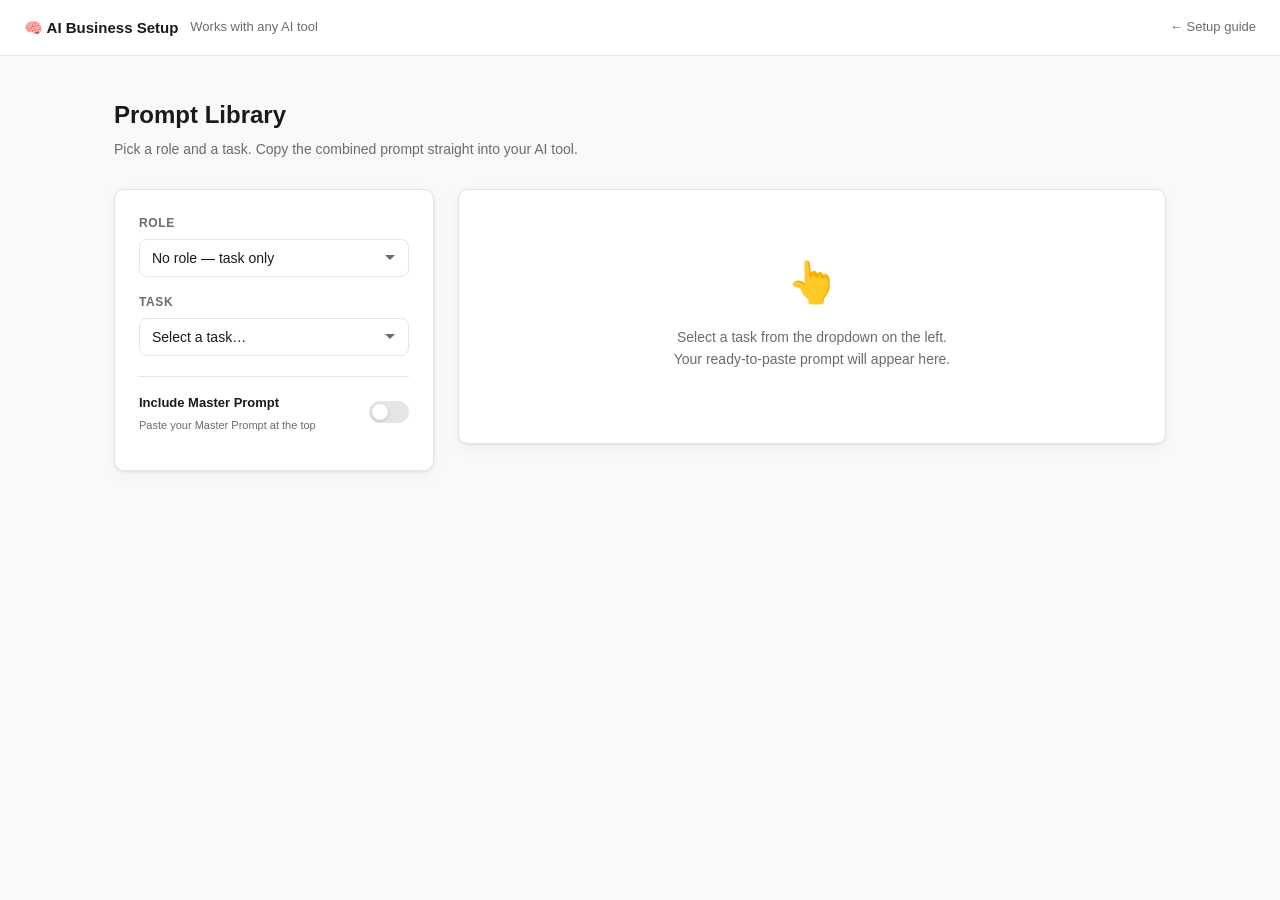
==== docs/library.html @ e0973076 "Add prompt library page — role + task dropdowns with master prompt toggle" ====
<!DOCTYPE html>
<html lang="en">
<head>
  <meta charset="UTF-8" />
  <meta name="viewport" content="width=device-width, initial-scale=1.0" />
  <title>Prompt Library — AI Business Setup</title>
  <meta name="description" content="Pick a role and a task. Get a ready-to-paste prompt." />
  <link rel="stylesheet" href="style.css" />
  <link rel="icon" type="image/svg+xml" href="data:image/svg+xml,<svg xmlns='http://www.w3.org/2000/svg' viewBox='0 0 100 100'><text y='.9em' font-size='90'>🧠</text></svg>" />
  <style>
    .library-layout {
      display: grid;
      grid-template-columns: 320px 1fr;
      gap: 24px;
      align-items: start;
    }
    @media (max-width: 720px) {
      .library-layout { grid-template-columns: 1fr; }
    }

    .controls-card {
      background: var(--surface);
      border: 1px solid var(--border);
      border-radius: var(--radius);
      padding: 24px;
      box-shadow: var(--shadow);
      position: sticky;
      top: 72px;
    }

    .field-label {
      display: block;
      font-size: 12px;
      font-weight: 700;
      text-transform: uppercase;
      letter-spacing: .6px;
      color: var(--muted);
      margin-bottom: 6px;
    }

    select {
      width: 100%;
      padding: 10px 12px;
      border: 1.5px solid var(--border);
      border-radius: 8px;
      font-size: 14px;
      font-family: inherit;
      color: var(--text);
      background: var(--surface);
      cursor: pointer;
      appearance: none;
      -webkit-appearance: none;
      background-image: url("data:image/svg+xml,%3Csvg xmlns='http://www.w3.org/2000/svg' width='12' height='12' viewBox='0 0 12 12'%3E%3Cpath fill='%236b6b6b' d='M6 8L1 3h10z'/%3E%3C/svg%3E");
      background-repeat: no-repeat;
      background-position: right 12px center;
      padding-right: 32px;
      transition: border-color .15s;
      margin-bottom: 16px;
    }
    select:focus { outline: none; border-color: var(--accent); }
    select:hover { border-color: #aaa; }

    .toggle-row {
      display: flex;
      align-items: center;
      justify-content: space-between;
      padding: 12px 0;
      border-top: 1px solid var(--border);
      margin-top: 4px;
    }
    .toggle-label {
      font-size: 13px;
      font-weight: 600;
      color: var(--text);
    }
    .toggle-sub {
      font-size: 11px;
      color: var(--muted);
      display: block;
      margin-top: 2px;
    }

    /* toggle switch */
    .toggle-switch {
      position: relative;
      width: 40px;
      height: 22px;
      flex-shrink: 0;
    }
    .toggle-switch input { opacity: 0; width: 0; height: 0; }
    .toggle-slider {
      position: absolute;
      inset: 0;
      background: var(--border);
      border-radius: 22px;
      cursor: pointer;
      transition: background .2s;
    }
    .toggle-slider::before {
      content: '';
      position: absolute;
      width: 16px;
      height: 16px;
      left: 3px;
      top: 3px;
      background: #fff;
      border-radius: 50%;
      transition: transform .2s;
      box-shadow: 0 1px 3px rgba(0,0,0,.2);
    }
    .toggle-switch input:checked + .toggle-slider { background: var(--accent); }
    .toggle-switch input:checked + .toggle-slider::before { transform: translateX(18px); }

    /* output panel */
    .output-card {
      background: var(--surface);
      border: 1px solid var(--border);
      border-radius: var(--radius);
      box-shadow: var(--shadow);
      overflow: hidden;
    }

    .output-header {
      display: flex;
      align-items: center;
      justify-content: space-between;
      padding: 16px 20px;
      border-bottom: 1px solid var(--border);
      background: var(--code-bg);
    }
    .output-title {
      font-size: 14px;
      font-weight: 700;
      color: var(--text);
    }
    .output-meta {
      font-size: 11px;
      color: var(--muted);
      margin-top: 2px;
    }

    .output-section {
      border-bottom: 1px solid #2a2a2a;
    }
    .output-section-label {
      display: flex;
      align-items: center;
      gap: 8px;
      padding: 10px 20px 6px;
      background: #161616;
    }
    .section-pill {
      font-size: 10px;
      font-weight: 700;
      letter-spacing: .4px;
      text-transform: uppercase;
      padding: 2px 8px;
      border-radius: 20px;
    }
    .pill-master { background: rgba(37,99,235,.25); color: #93c5fd; }
    .pill-role   { background: rgba(124,58,237,.25); color: #c4b5fd; }
    .pill-task   { background: rgba(22,163,74,.25);  color: #86efac; }

    .output-text {
      background: #1e1e1e;
      color: #d4d4d4;
      font-family: 'SF Mono', 'Fira Code', 'Cascadia Code', monospace;
      font-size: 12.5px;
      line-height: 1.65;
      padding: 14px 20px;
      white-space: pre-wrap;
      word-break: break-word;
    }

    .output-footer {
      display: flex;
      align-items: center;
      justify-content: space-between;
      padding: 12px 20px;
      background: #161616;
    }
    .char-count {
      font-size: 11px;
      color: #666;
    }
    .big-copy-btn {
      background: var(--accent);
      color: #fff;
      border: none;
      padding: 9px 22px;
      border-radius: 7px;
      font-size: 14px;
      font-weight: 700;
      cursor: pointer;
      transition: all .15s;
      display: flex;
      align-items: center;
      gap: 7px;
    }
    .big-copy-btn:hover { background: var(--accent-dark); }
    .big-copy-btn.copied { background: var(--success); }

    .empty-state {
      padding: 60px 24px;
      text-align: center;
      color: var(--muted);
    }
    .empty-state .empty-icon { font-size: 40px; margin-bottom: 12px; }
    .empty-state p { font-size: 14px; line-height: 1.6; }

    .page-title {
      font-size: 24px;
      font-weight: 800;
      margin-bottom: 4px;
    }
    .page-sub {
      font-size: 14px;
      color: var(--muted);
      margin-bottom: 28px;
    }

    .nav-link {
      font-size: 13px;
      color: var(--muted);
      text-decoration: none;
      display: flex;
      align-items: center;
      gap: 4px;
      transition: color .15s;
    }
    .nav-link:hover { color: var(--accent); }
  </style>
</head>
<body>

<header class="site-header">
  <a href="index.html" class="logo">🧠 AI Business Setup</a>
  <span class="tagline" style="flex:1">Works with any AI tool</span>
  <a href="index.html" class="nav-link">← Setup guide</a>
</header>

<div class="container" style="max-width:1100px">
  <h1 class="page-title">Prompt Library</h1>
  <p class="page-sub">Pick a role and a task. Copy the combined prompt straight into your AI tool.</p>

  <div class="library-layout">

    <!-- Controls -->
    <div class="controls-card">
      <label class="field-label" for="role-select">Role</label>
      <select id="role-select" onchange="buildPrompt()">
        <option value="">No role — task only</option>
        <optgroup label="Content &amp; Marketing">
          <option value="copywriter">Senior Copywriter</option>
          <option value="strategist">Content Strategist</option>
          <option value="social">Social Media Manager</option>
        </optgroup>
        <optgroup label="Sales &amp; Customer">
          <option value="sales">Sales Consultant</option>
          <option value="csm">Customer Success Manager</option>
        </optgroup>
        <optgroup label="Strategy &amp; Analysis">
          <option value="analyst">Business Analyst</option>
          <option value="advisor">Strategic Advisor</option>
        </optgroup>
        <optgroup label="Operations">
          <option value="process">Process Designer</option>
          <option value="data">Data Analyst</option>
        </optgroup>
      </select>

      <label class="field-label" for="task-select">Task</label>
      <select id="task-select" onchange="buildPrompt()">
        <option value="">Select a task…</option>
        <optgroup label="Content &amp; Copy">
          <option value="blog">Blog Post</option>
          <option value="email-marketing">Email — Marketing / Campaign</option>
          <option value="email-transactional">Email — Transactional / Operational</option>
          <option value="social-post">Social Media Post</option>
          <option value="website-copy">Website Copy — Page Section</option>
          <option value="case-study">Case Study</option>
        </optgroup>
        <optgroup label="Research &amp; Analysis">
          <option value="market-research">Market Research Summary</option>
          <option value="competitor-analysis">Competitor Analysis</option>
          <option value="feedback-analysis">Customer Feedback Analysis</option>
        </optgroup>
        <optgroup label="Internal &amp; Operations">
          <option value="meeting-agenda">Meeting Agenda</option>
          <option value="meeting-notes">Meeting Notes → Action Items</option>
          <option value="job-description">Job Description</option>
          <option value="sop">SOP (Standard Operating Procedure)</option>
        </optgroup>
        <optgroup label="Strategy">
          <option value="swot">SWOT Analysis</option>
          <option value="decision">Decision Framework</option>
        </optgroup>
      </select>

      <div class="toggle-row">
        <div>
          <span class="toggle-label">Include Master Prompt</span>
          <span class="toggle-sub">Paste your Master Prompt at the top</span>
        </div>
        <label class="toggle-switch">
          <input type="checkbox" id="master-toggle" onchange="buildPrompt()" />
          <span class="toggle-slider"></span>
        </label>
      </div>
    </div>

    <!-- Output -->
    <div id="output-panel">
      <div class="output-card">
        <div class="empty-state">
          <div class="empty-icon">👆</div>
          <p>Select a task from the dropdown on the left.<br>Your ready-to-paste prompt will appear here.</p>
        </div>
      </div>
    </div>

  </div>
</div>

<script>
// ── Data ──────────────────────────────────────────────────

const ROLES = {
  copywriter: {
    name: 'Senior Copywriter',
    text: `For this task, act as a Senior Copywriter who has been embedded with our brand for years.

Your priorities:
- Write in our voice — refer to the brand voice context already loaded
- Lead with the reader's interest, not ours
- Every sentence must earn its place — cut anything that doesn't add meaning
- Choose specific language over vague claims (show, don't assert)

You avoid:
- Filler openers ("Are you tired of...?", "In today's fast-paced world...")
- Passive voice unless there's a deliberate reason
- Hyperbole and unsubstantiated superlatives
- Anything that sounds like it was written by a committee

Before writing, state in one sentence who you're writing for and what action or feeling you want them to leave with.`,
  },
  strategist: {
    name: 'Content Strategist',
    text: `For this task, act as a Content Strategist who understands our business, our audience, and our competitive position.

Your priorities:
- Think about the audience first — what do they need to know, believe, or feel?
- Connect content to business outcomes — why does this piece matter?
- Identify where this fits in the customer journey (awareness / consideration / decision / retention)
- Flag gaps or opportunities beyond the immediate brief

You avoid:
- Producing content for content's sake
- Losing sight of what the reader gets out of it
- Generic advice that could apply to any business

Structure recommendations as: objective → audience → key message → format → distribution → success metric.`,
  },
  social: {
    name: 'Social Media Manager',
    text: `For this task, act as a Social Media Manager who knows our brand inside out.

Your priorities:
- Native-feeling content for the platform specified — not copy-pasted from another channel
- Hook in the first line — assume people are scrolling fast
- Voice is consistent with our brand but adapted to the platform register
- Engagement that's genuine, not bait

You avoid:
- Hashtag stuffing
- Telling people to "like and share" or using hollow CTAs
- Sounding like a brand account pretending to be human

If no platform is specified, ask before writing. Platform matters.`,
  },
  sales: {
    name: 'Sales Consultant',
    text: `For this task, act as a Senior Sales Consultant who knows our products, our customers, and our competitive position deeply.

Your priorities:
- Understand the customer's situation before pitching anything
- Focus on outcomes and value, not features and specs
- Anticipate and address objections honestly — never dodge them
- Move the conversation forward with a clear next step

You avoid:
- Pressure tactics or artificial urgency
- Overpromising — if we can't do something, say so
- Speaking negatively about competitors by name
- Generic sales language ("synergy", "game-changer", "end-to-end solution")

When writing sales content, always specify: who it's for, where they are in the buying journey, and what the desired next action is.`,
  },
  csm: {
    name: 'Customer Success Manager',
    text: `For this task, act as a Customer Success Manager whose priority is making customers successful, not keeping them happy.

Your priorities:
- Understand what the customer is trying to achieve
- Be proactively honest — surface problems early, don't wait to be asked
- Offer concrete next steps, not vague reassurance
- Write as a trusted advisor, not a support agent

You avoid:
- Corporate deflection language ("We apologise for any inconvenience")
- Blaming the customer, even subtly
- Promising outcomes you can't guarantee
- Responses that close the loop without actually resolving the issue`,
  },
  analyst: {
    name: 'Business Analyst',
    text: `For this task, act as a Business Analyst with strong commercial and operational instincts.

Your priorities:
- Structured thinking — break complex problems into component parts
- Evidence over opinion — distinguish between what we know and what we're assuming
- Practical recommendations — insights that can actually be acted on
- Clarity — explain complexity in plain language, not jargon

You avoid:
- Analysis for its own sake — everything should connect to a decision or action
- Burying the lead — state the key finding first, then support it
- False certainty — flag when data is incomplete or assumptions are being made

Structure outputs as: situation → key findings → so what → recommended action → open questions.`,
  },
  advisor: {
    name: 'Strategic Advisor',
    text: `For this task, act as a Strategic Advisor who has worked with businesses at our stage and in our sector.

Your priorities:
- Think long-term — what are the second-order consequences?
- Challenge assumptions — what are we taking for granted that might be wrong?
- Focus on what matters most — not everything is equally important
- Be direct — say what you actually think, not what's comfortable to hear

You avoid:
- Both-sidesing everything — have a view
- Generic frameworks applied without context
- Advice that sounds smart but can't be acted on

Start by stating what you understand the core question or challenge to be. If you'd frame it differently, say so.`,
  },
  process: {
    name: 'Process Designer',
    text: `For this task, act as a Process Designer focused on clarity, consistency, and reducing friction.

Your priorities:
- Design for the person doing the work, not the person who approved it
- Every step should have a clear owner, input, and output
- Identify failure points — where does this process typically break?
- Keep it as simple as possible — complexity is always a cost

You avoid:
- Process theatre — steps that exist for appearances, not outcomes
- Ambiguity about who does what
- Processes that only work when everything goes right

Output process documentation as: purpose → trigger → steps (with owners) → outputs → exception handling → review cadence.`,
  },
  data: {
    name: 'Data Analyst',
    text: `For this task, act as a Data Analyst who is focused on insight, not just reporting.

Your priorities:
- What does the data actually mean for the business?
- Distinguish between correlation and causation
- Surface the unexpected — what's surprising or counterintuitive?
- Make it actionable — what should we do differently based on this?

You avoid:
- Reporting numbers without interpretation
- Cherry-picking data that supports a pre-existing view
- Precision that implies false certainty in messy data
- Dashboard thinking — more metrics is not better

Always state: what was measured, over what period, and what the key limitation of this data is.`,
  },
};

const TASKS = {
  blog: {
    name: 'Blog Post',
    category: 'Content & Copy',
    text: `Write a blog post on the following topic: [TOPIC]

Target audience: [Which persona, or describe]
Goal of this post: [Inform / build trust / generate leads / SEO / other]
Desired length: [e.g. 600 words / 1,200 words / long-form]
Tone notes: [Any deviation from our default voice for this piece]
Key points to cover: [List 3–5 or leave blank to let AI structure it]
Call to action: [What should the reader do at the end?]

Use our brand voice. Avoid generic AI article structure (no "In conclusion..." or "In today's world..."). Lead with what's interesting, not with context-setting.`,
  },
  'email-marketing': {
    name: 'Email — Marketing / Campaign',
    category: 'Content & Copy',
    text: `Write a marketing email for the following campaign: [CAMPAIGN NAME / PURPOSE]

Audience: [Segment — new leads / existing customers / lapsed customers / other]
Goal: [What action do we want them to take?]
Key message: [The single most important thing this email communicates]
Offer or hook: [What we're offering, announcing, or sharing]
CTA: [The specific action — link text, button copy, or reply instruction]
Tone: [Any adjustment from our default voice]

Keep the subject line, preview text, and body distinct. Write 2 subject line options. No hollow openers ("Hope this finds you well"). Get to the point fast.`,
  },
  'email-transactional': {
    name: 'Email — Transactional / Operational',
    category: 'Content & Copy',
    text: `Write a transactional email for the following trigger: [TRIGGER — e.g. welcome, purchase confirmation, password reset, trial ending]

What the reader has just done or what has just happened: [Context]
What they need to know: [Key information]
What they need to do next (if anything): [Action]
Tone: [Functional and clear — not a marketing moment unless specified]

Keep it short. Every sentence should be there for a reason.`,
  },
  'social-post': {
    name: 'Social Media Post',
    category: 'Content & Copy',
    text: `Write a social media post for the following: [TOPIC / CONTENT PIECE / ANNOUNCEMENT]

Platform: [LinkedIn / X (Twitter) / Instagram / Facebook / other]
Goal: [Awareness / engagement / clicks / shares]
Hook approach: [Question / bold claim / statistic / story / other — or let AI decide]
Link or CTA: [If applicable]
Length: [Short / medium / thread — or platform default]

Adapt tone for the platform. No hashtag stuffing. No "Drop a comment below!" unless it's genuinely relevant.`,
  },
  'website-copy': {
    name: 'Website Copy — Page Section',
    category: 'Content & Copy',
    text: `Write copy for the following section of our website: [PAGE NAME + SECTION — e.g. Homepage hero, About page intro, Pricing page header]

What this section needs to do: [e.g. Immediately communicate our value, build trust, explain the product]
Reader's state of mind when they arrive here: [e.g. Sceptical and comparing options / Warm lead already interested / First-time visitor who doesn't know us]
Key message: [The one thing they must leave this section knowing or feeling]
Word count target: [e.g. Headline + 2 sentences / Under 100 words / etc.]

Follow our brand voice exactly. Prioritise clarity over cleverness.`,
  },
  'case-study': {
    name: 'Case Study',
    category: 'Content & Copy',
    text: `Help me write a case study for the following customer story: [CUSTOMER NAME / PSEUDONYM]

Customer profile: [Who they are — industry, size, role of main contact]
The situation before: [What problem or situation brought them to us]
What we did: [The solution, product, or service used]
The result: [Outcomes — ideally with specific numbers or before/after comparisons]
A quote from the customer (if available): [Paste here, or note if not available]
Target audience for this case study: [Which persona it's meant to persuade]

Structure: Situation → Challenge → Solution → Result → Quote. Keep it factual. Let the numbers do the work. Write in third person.`,
  },
  'market-research': {
    name: 'Market Research Summary',
    category: 'Research & Analysis',
    text: `Summarise the key insights from the following research material and tell me what it means for our business: [PASTE RESEARCH / REPORT / DATA]

Focus on:
- What's most relevant to our audience and market position
- Anything that challenges our current assumptions
- Opportunities we're not currently addressing
- Risks we should be aware of

Format: Key findings (bullet points) → So what for our business (brief narrative) → Recommended actions (prioritised list).`,
  },
  'competitor-analysis': {
    name: 'Competitor Analysis',
    category: 'Research & Analysis',
    text: `Analyse the following competitor: [COMPETITOR NAME]

Sources to review (paste or attach): [Website copy / pricing page / reviews / LinkedIn / other]

I want to understand:
1. How they position themselves and who they're targeting
2. What they do well that we should be aware of
3. Where they're weak or where customers are frustrated
4. How we should think about them in our own positioning

Be honest — if they do something better than us, say so. I need an accurate picture, not a flattering one.`,
  },
  'feedback-analysis': {
    name: 'Customer Feedback Analysis',
    category: 'Research & Analysis',
    text: `Analyse the following customer feedback and summarise the key themes: [PASTE FEEDBACK — reviews, survey responses, support tickets, interview notes]

Tell me:
1. The top 3–5 things customers value most
2. The top 3–5 pain points or frustrations
3. Any patterns in how customers describe the problem we solve (their language, not ours)
4. Anything surprising or that challenges what we think we know

Format: Themes → Direct quotes that illustrate each theme → Recommendations.`,
  },
  'meeting-agenda': {
    name: 'Meeting Agenda',
    category: 'Internal & Operations',
    text: `Create an agenda for the following meeting: [MEETING NAME / PURPOSE]

Duration: [e.g. 30 min / 60 min / 90 min]
Attendees: [Roles, not names]
Goal of the meeting: [What does a successful meeting produce?]
Topics to cover: [List or leave blank to let AI suggest based on meeting purpose]
Pre-read or preparation required: [If any]

Format each agenda item with: topic, owner, time allocation, and desired output (decision / update / discussion).`,
  },
  'meeting-notes': {
    name: 'Meeting Notes → Action Items',
    category: 'Internal & Operations',
    text: `Turn the following meeting notes into a clean summary with action items: [PASTE NOTES]

Produce:
1. One-paragraph summary of what was discussed and decided
2. Action items in a table: Action | Owner | Due date
3. Open questions or decisions deferred

Be concise. Do not include everything discussed — only what matters going forward.`,
  },
  'job-description': {
    name: 'Job Description',
    category: 'Internal & Operations',
    text: `Write a job description for the following role: [JOB TITLE]

Key responsibilities: [List 4–6 or describe in plain English]
Must-have requirements: [Skills, experience, qualifications that are non-negotiable]
Nice-to-have: [Preferred but not required]
Team / reporting structure: [Who they work with and report to]
Anything important about our culture or way of working: [What someone needs to thrive here]

Write in our voice. Be specific and honest — describe the job as it actually is. Avoid inflated corporate job description language. Be clear about what makes this role challenging, not just appealing.`,
  },
  sop: {
    name: 'SOP (Standard Operating Procedure)',
    category: 'Internal & Operations',
    text: `Write a standard operating procedure for the following process: [PROCESS NAME]

Purpose of this process: [What it achieves and why it matters]
Who follows this process: [Role(s)]
Trigger: [What starts this process]
Steps: [List what you know — AI will structure and fill gaps]
Tools or systems involved: [Any software, templates, or platforms]
Common mistakes or failure points: [If known]
How do we know it's done correctly: [Success criteria or quality check]

Format: Purpose → Scope → Trigger → Step-by-step (numbered, with owner per step) → Quality check → Exception handling.`,
  },
  swot: {
    name: 'SWOT Analysis',
    category: 'Strategy',
    text: `Run a SWOT analysis for the following: [OUR BUSINESS / A SPECIFIC PRODUCT / A DECISION / A MARKET ENTRY]

Use the context you have about our business. For each quadrant, give 4–6 specific points — not generic ones.

After the SWOT, give me a "So what?" — the 2–3 most important strategic implications based on the analysis.

Be direct. If there are genuine weaknesses or threats, name them clearly.`,
  },
  decision: {
    name: 'Decision Framework',
    category: 'Strategy',
    text: `Help me think through the following decision: [DESCRIBE THE DECISION]

Context: [What's driving this? What do we know? What are the constraints?]
Options being considered: [List them, or ask AI to generate options]
What matters most in making this decision: [Criteria — e.g. speed, cost, risk, reversibility]

Structure your response as:
1. Restate the decision clearly
2. Evaluate each option against the criteria
3. Your recommendation and why
4. Key risks or unknowns that could change the answer
5. What we'd need to believe for each option to be right`,
  },
};

const MASTER_PLACEHOLDER = `[YOUR MASTER PROMPT]
Paste the contents of your-business/prompts/MASTER_PROMPT.md here.
────────────────────────────────────────────────────────────────`;

// ── Build & render ────────────────────────────────────────
function buildPrompt() {
  const roleId   = document.getElementById('role-select').value;
  const taskId   = document.getElementById('task-select').value;
  const inclMaster = document.getElementById('master-toggle').checked;
  const panel    = document.getElementById('output-panel');

  if (!taskId) {
    panel.innerHTML = `
      <div class="output-card">
        <div class="empty-state">
          <div class="empty-icon">👆</div>
          <p>Select a task from the dropdown on the left.<br>Your ready-to-paste prompt will appear here.</p>
        </div>
      </div>`;
    return;
  }

  const role = ROLES[roleId];
  const task = TASKS[taskId];

  const sections = [];
  if (inclMaster) sections.push({ label: 'Master Prompt', pill: 'pill-master', text: MASTER_PLACEHOLDER });
  if (role)       sections.push({ label: 'Role: ' + role.name, pill: 'pill-role',   text: role.text });
                  sections.push({ label: 'Task: ' + task.name, pill: 'pill-task',   text: task.text });

  const fullText = sections.map(s => s.text).join('\n\n---\n\n');
  const charCount = fullText.length;

  const sectionsHTML = sections.map(s => `
    <div class="output-section">
      <div class="output-section-label">
        <span class="section-pill ${s.pill}">${s.label}</span>
      </div>
      <div class="output-text">${escHtml(s.text)}</div>
    </div>
  `).join('');

  const metaParts = [];
  if (inclMaster) metaParts.push('Master Prompt');
  if (role) metaParts.push(role.name);
  metaParts.push(task.name);

  panel.innerHTML = `
    <div class="output-card">
      <div class="output-header">
        <div>
          <div class="output-title">${metaParts.join(' + ')}</div>
          <div class="output-meta">${task.category} · ${sections.length} section${sections.length > 1 ? 's' : ''}</div>
        </div>
      </div>
      ${sectionsHTML}
      <div class="output-footer">
        <span class="char-count">${charCount.toLocaleString()} characters</span>
        <button class="big-copy-btn" id="copy-btn" onclick="copyAll()">
          📋 Copy full prompt
        </button>
      </div>
    </div>
  `;

  // store for copy
  window._currentPrompt = fullText;
}

function copyAll() {
  if (!window._currentPrompt) return;
  const btn = document.getElementById('copy-btn');
  navigator.clipboard.writeText(window._currentPrompt).then(() => {
    btn.innerHTML = '✓ Copied!';
    btn.classList.add('copied');
    setTimeout(() => {
      btn.innerHTML = '📋 Copy full prompt';
      btn.classList.remove('copied');
    }, 2000);
  });
}

function escHtml(str) {
  return str.replace(/&/g,'&amp;').replace(/</g,'&lt;').replace(/>/g,'&gt;');
}
</script>
</body>
</html>
---- docs/style.css ----
*, *::before, *::after { box-sizing: border-box; margin: 0; padding: 0; }

:root {
  --bg: #f9f9f8;
  --surface: #ffffff;
  --border: #e5e5e3;
  --text: #1a1a1a;
  --muted: #6b6b6b;
  --accent: #2563eb;
  --accent-light: #eff6ff;
  --accent-dark: #1d4ed8;
  --success: #16a34a;
  --success-light: #f0fdf4;
  --code-bg: #f4f4f3;
  --radius: 10px;
  --shadow: 0 1px 3px rgba(0,0,0,.08), 0 4px 16px rgba(0,0,0,.04);
}

body {
  font-family: -apple-system, BlinkMacSystemFont, 'Segoe UI', sans-serif;
  font-size: 16px;
  line-height: 1.6;
  background: var(--bg);
  color: var(--text);
  min-height: 100vh;
}

/* ── Layout ── */
.site-header {
  background: var(--surface);
  border-bottom: 1px solid var(--border);
  padding: 0 24px;
  height: 56px;
  display: flex;
  align-items: center;
  gap: 12px;
  position: sticky;
  top: 0;
  z-index: 100;
}
.site-header .logo {
  font-weight: 700;
  font-size: 15px;
  color: var(--text);
  text-decoration: none;
}
.site-header .tagline {
  font-size: 13px;
  color: var(--muted);
}

.container {
  max-width: 760px;
  margin: 0 auto;
  padding: 40px 24px 80px;
}

/* ── Progress ── */
.progress-bar {
  display: flex;
  align-items: center;
  gap: 0;
  margin-bottom: 40px;
}
.progress-step {
  display: flex;
  flex-direction: column;
  align-items: center;
  gap: 6px;
  flex: 1;
  cursor: default;
}
.progress-step .dot {
  width: 28px;
  height: 28px;
  border-radius: 50%;
  border: 2px solid var(--border);
  background: var(--surface);
  display: flex;
  align-items: center;
  justify-content: center;
  font-size: 12px;
  font-weight: 600;
  color: var(--muted);
  transition: all .2s;
  position: relative;
  z-index: 1;
}
.progress-step.active .dot {
  border-color: var(--accent);
  background: var(--accent);
  color: #fff;
}
.progress-step.done .dot {
  border-color: var(--success);
  background: var(--success);
  color: #fff;
}
.progress-step .label {
  font-size: 11px;
  color: var(--muted);
  white-space: nowrap;
  font-weight: 500;
}
.progress-step.active .label { color: var(--accent); font-weight: 600; }
.progress-step.done .label { color: var(--success); }
.progress-connector {
  flex: 1;
  height: 2px;
  background: var(--border);
  margin-bottom: 22px;
  transition: background .2s;
}
.progress-connector.done { background: var(--success); }

/* ── Cards & panels ── */
.card {
  background: var(--surface);
  border: 1px solid var(--border);
  border-radius: var(--radius);
  padding: 32px;
  box-shadow: var(--shadow);
}

.step-title {
  font-size: 22px;
  font-weight: 700;
  margin-bottom: 8px;
  line-height: 1.3;
}
.step-subtitle {
  font-size: 15px;
  color: var(--muted);
  margin-bottom: 28px;
}

/* ── Tool grid ── */
.tool-grid {
  display: grid;
  grid-template-columns: repeat(auto-fill, minmax(140px, 1fr));
  gap: 12px;
  margin-bottom: 8px;
}
.tool-card {
  border: 2px solid var(--border);
  border-radius: var(--radius);
  padding: 16px 12px;
  cursor: pointer;
  text-align: center;
  transition: all .15s;
  background: var(--surface);
  user-select: none;
}
.tool-card:hover { border-color: var(--accent); background: var(--accent-light); }
.tool-card.selected { border-color: var(--accent); background: var(--accent-light); }
.tool-card .tool-icon { font-size: 28px; display: block; margin-bottom: 6px; }
.tool-card .tool-name { font-size: 13px; font-weight: 600; color: var(--text); }
.tool-card .tool-desc { font-size: 11px; color: var(--muted); margin-top: 2px; }

/* ── OS tabs ── */
.os-tabs {
  display: flex;
  gap: 0;
  border: 1px solid var(--border);
  border-radius: 8px;
  overflow: hidden;
  margin-bottom: 20px;
  width: fit-content;
}
.os-tab {
  padding: 8px 20px;
  font-size: 13px;
  font-weight: 500;
  cursor: pointer;
  border: none;
  background: var(--surface);
  color: var(--muted);
  transition: all .15s;
}
.os-tab.active { background: var(--accent); color: #fff; }
.os-tab:hover:not(.active) { background: var(--accent-light); color: var(--accent); }

/* ── Code blocks ── */
.code-block {
  position: relative;
  background: #1e1e1e;
  border-radius: 8px;
  margin: 12px 0;
  overflow: hidden;
}
.code-block pre {
  padding: 16px 20px;
  font-family: 'SF Mono', 'Fira Code', 'Cascadia Code', monospace;
  font-size: 13px;
  color: #d4d4d4;
  overflow-x: auto;
  white-space: pre;
  line-height: 1.5;
}
.code-block .copy-btn {
  position: absolute;
  top: 8px;
  right: 8px;
  background: rgba(255,255,255,.12);
  border: 1px solid rgba(255,255,255,.18);
  color: #d4d4d4;
  font-size: 11px;
  font-weight: 600;
  padding: 4px 10px;
  border-radius: 5px;
  cursor: pointer;
  transition: all .15s;
  letter-spacing: .3px;
}
.code-block .copy-btn:hover { background: rgba(255,255,255,.22); color: #fff; }
.code-block .copy-btn.copied { background: rgba(22,163,74,.3); color: #86efac; border-color: rgba(22,163,74,.4); }

/* ── Prompt blocks ── */
.prompt-section {
  border: 1px solid var(--border);
  border-radius: var(--radius);
  overflow: hidden;
  margin-bottom: 20px;
}
.prompt-header {
  display: flex;
  align-items: center;
  gap: 12px;
  padding: 14px 20px;
  background: var(--code-bg);
  border-bottom: 1px solid var(--border);
  cursor: pointer;
  user-select: none;
}
.prompt-header:hover { background: #eeeeed; }
.prompt-num {
  width: 24px;
  height: 24px;
  border-radius: 50%;
  background: var(--accent);
  color: #fff;
  font-size: 11px;
  font-weight: 700;
  display: flex;
  align-items: center;
  justify-content: center;
  flex-shrink: 0;
}
.prompt-num.optional { background: var(--muted); }
.prompt-header-text { flex: 1; }
.prompt-header-text strong { font-size: 14px; display: block; }
.prompt-header-text span { font-size: 12px; color: var(--muted); }
.prompt-badge {
  font-size: 11px;
  font-weight: 600;
  padding: 2px 8px;
  border-radius: 20px;
  background: var(--accent-light);
  color: var(--accent);
}
.prompt-badge.optional-badge { background: #f5f5f4; color: var(--muted); }
.prompt-chevron { color: var(--muted); font-size: 12px; transition: transform .2s; }
.prompt-section.open .prompt-chevron { transform: rotate(180deg); }
.prompt-body { display: none; padding: 20px; }
.prompt-section.open .prompt-body { display: block; }

.prompt-text-wrap {
  position: relative;
  background: #1e1e1e;
  border-radius: 8px;
  overflow: hidden;
}
.prompt-text {
  padding: 16px 20px;
  font-family: 'SF Mono', 'Fira Code', monospace;
  font-size: 12.5px;
  color: #d4d4d4;
  white-space: pre-wrap;
  line-height: 1.6;
  max-height: 360px;
  overflow-y: auto;
}
.prompt-copy-row {
  display: flex;
  justify-content: flex-end;
  padding: 8px 12px;
  background: #161616;
  border-top: 1px solid #2a2a2a;
}
.prompt-copy-btn {
  background: var(--accent);
  color: #fff;
  border: none;
  padding: 7px 18px;
  border-radius: 6px;
  font-size: 13px;
  font-weight: 600;
  cursor: pointer;
  transition: all .15s;
  display: flex;
  align-items: center;
  gap: 6px;
}
.prompt-copy-btn:hover { background: var(--accent-dark); }
.prompt-copy-btn.copied { background: var(--success); }
.save-note {
  font-size: 12px;
  color: var(--muted);
  margin-top: 10px;
  display: flex;
  align-items: center;
  gap: 6px;
}
.save-note code {
  background: var(--code-bg);
  padding: 1px 6px;
  border-radius: 4px;
  font-family: monospace;
  font-size: 11px;
  color: var(--text);
}

/* ── Info boxes ── */
.info-box {
  border-radius: 8px;
  padding: 14px 18px;
  font-size: 14px;
  margin: 16px 0;
  display: flex;
  gap: 10px;
  align-items: flex-start;
  line-height: 1.5;
}
.info-box.tip { background: var(--accent-light); border: 1px solid #bfdbfe; color: #1e40af; }
.info-box.note { background: #fffbeb; border: 1px solid #fde68a; color: #92400e; }
.info-box.success { background: var(--success-light); border: 1px solid #bbf7d0; color: #15803d; }
.info-box .icon { flex-shrink: 0; margin-top: 1px; }

/* ── Upload steps ── */
.upload-steps ol {
  padding-left: 0;
  list-style: none;
  counter-reset: step;
}
.upload-steps ol li {
  counter-increment: step;
  display: flex;
  gap: 14px;
  margin-bottom: 18px;
  align-items: flex-start;
}
.upload-steps ol li::before {
  content: counter(step);
  width: 26px;
  height: 26px;
  min-width: 26px;
  border-radius: 50%;
  background: var(--accent-light);
  color: var(--accent);
  font-size: 12px;
  font-weight: 700;
  display: flex;
  align-items: center;
  justify-content: center;
  margin-top: 2px;
}
.upload-steps ol li p { margin: 0; font-size: 14px; line-height: 1.5; }
.upload-steps ol li p strong { display: block; margin-bottom: 2px; font-size: 15px; }

/* ── Folder tree ── */
.folder-tree {
  font-family: 'SF Mono', 'Fira Code', monospace;
  font-size: 13px;
  line-height: 1.8;
  background: var(--code-bg);
  border: 1px solid var(--border);
  border-radius: 8px;
  padding: 16px 20px;
  color: var(--text);
  margin: 12px 0;
}
.folder-tree .dir { color: var(--accent); font-weight: 600; }
.folder-tree .file { color: var(--muted); }

/* ── Checklist ── */
.checklist { list-style: none; margin: 16px 0; }
.checklist li {
  display: flex;
  align-items: flex-start;
  gap: 10px;
  font-size: 14px;
  padding: 6px 0;
  line-height: 1.4;
}
.checklist li input[type=checkbox] {
  width: 16px;
  height: 16px;
  margin-top: 2px;
  flex-shrink: 0;
  accent-color: var(--accent);
  cursor: pointer;
}
.checklist li label { cursor: pointer; }

/* ── Nav buttons ── */
.nav-row {
  display: flex;
  justify-content: space-between;
  align-items: center;
  margin-top: 32px;
  gap: 12px;
}
.btn {
  padding: 10px 24px;
  border-radius: 8px;
  font-size: 15px;
  font-weight: 600;
  cursor: pointer;
  border: none;
  transition: all .15s;
  display: flex;
  align-items: center;
  gap: 8px;
}
.btn-primary { background: var(--accent); color: #fff; }
.btn-primary:hover { background: var(--accent-dark); }
.btn-primary:disabled { background: var(--border); color: var(--muted); cursor: not-allowed; }
.btn-secondary { background: var(--surface); color: var(--text); border: 1.5px solid var(--border); }
.btn-secondary:hover { border-color: var(--accent); color: var(--accent); }

/* ── Step section dividers ── */
h3 {
  font-size: 16px;
  font-weight: 700;
  margin: 24px 0 8px;
  color: var(--text);
}
h3:first-child { margin-top: 0; }
p { font-size: 14px; color: var(--muted); margin-bottom: 12px; line-height: 1.6; }

.section-divider {
  border: none;
  border-top: 1px solid var(--border);
  margin: 24px 0;
}

/* ── Done screen ── */
.done-hero {
  text-align: center;
  padding: 16px 0 32px;
}
.done-hero .done-icon { font-size: 64px; margin-bottom: 16px; }
.done-hero h2 { font-size: 26px; font-weight: 800; margin-bottom: 10px; }
.done-hero p { font-size: 15px; color: var(--muted); max-width: 460px; margin: 0 auto 24px; }

.resource-grid {
  display: grid;
  grid-template-columns: 1fr 1fr;
  gap: 12px;
  margin-top: 8px;
}
.resource-link {
  display: flex;
  align-items: center;
  gap: 10px;
  padding: 14px 16px;
  border: 1px solid var(--border);
  border-radius: 8px;
  text-decoration: none;
  color: var(--text);
  font-size: 13px;
  font-weight: 500;
  background: var(--surface);
  transition: all .15s;
}
.resource-link:hover { border-color: var(--accent); color: var(--accent); background: var(--accent-light); }
.resource-link .r-icon { font-size: 20px; }

/* ── Responsive ── */
@media (max-width: 600px) {
  .container { padding: 24px 16px 60px; }
  .card { padding: 22px; }
  .tool-grid { grid-template-columns: repeat(2, 1fr); }
  .resource-grid { grid-template-columns: 1fr; }
  .progress-step .label { display: none; }
  .step-title { font-size: 19px; }
}
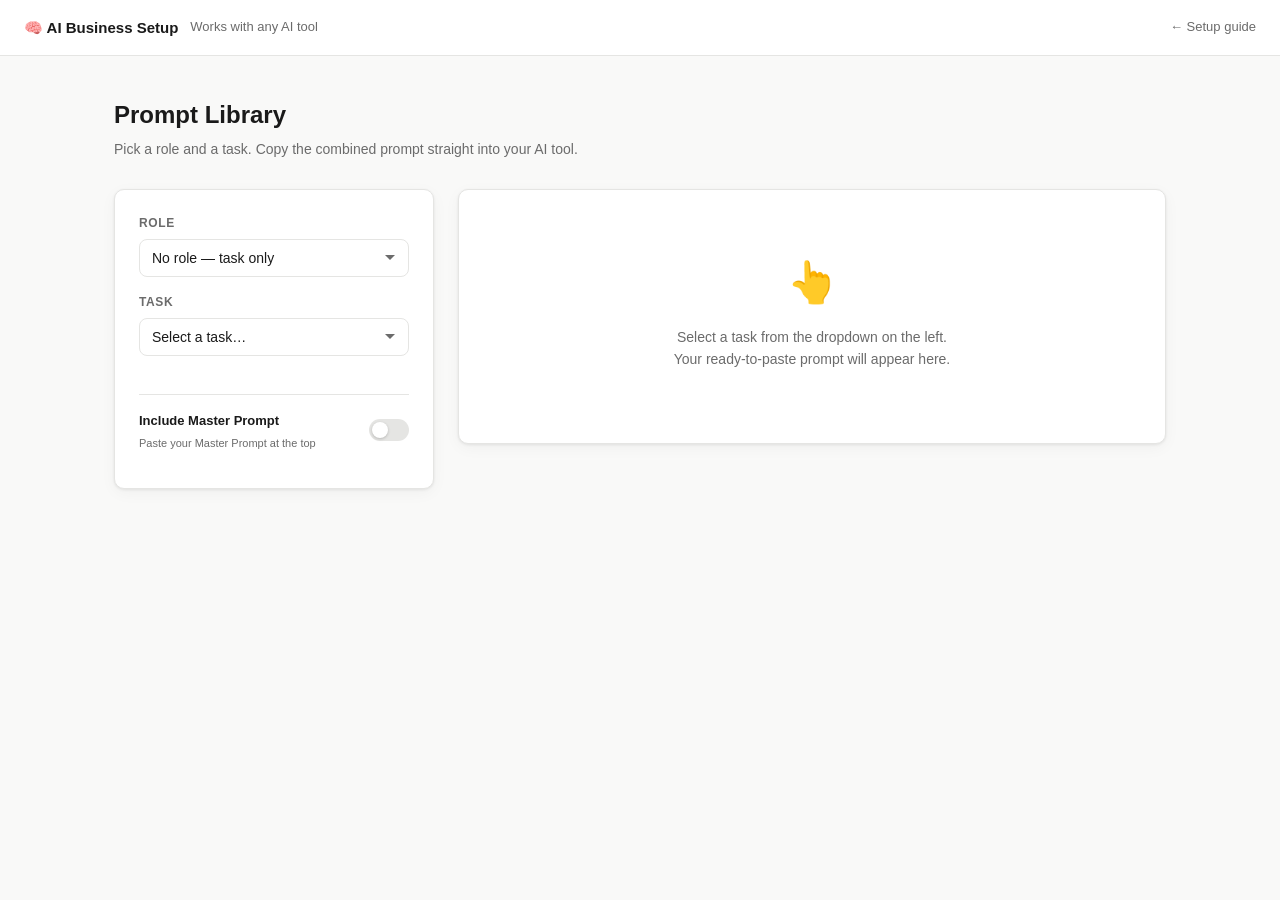
==== commit 91f85752: "Cascade task dropdown from role — only show relevant tasks per role" ====
--- a/docs/library.html
+++ b/docs/library.html
@@ -248,7 +248,7 @@
     <!-- Controls -->
     <div class="controls-card">
       <label class="field-label" for="role-select">Role</label>
-      <select id="role-select" onchange="buildPrompt()">
+      <select id="role-select" onchange="onRoleChange()">
         <option value="">No role — task only</option>
         <optgroup label="Content &amp; Marketing">
           <option value="copywriter">Senior Copywriter</option>
@@ -270,32 +270,8 @@
       </select>
 
       <label class="field-label" for="task-select">Task</label>
-      <select id="task-select" onchange="buildPrompt()">
-        <option value="">Select a task…</option>
-        <optgroup label="Content &amp; Copy">
-          <option value="blog">Blog Post</option>
-          <option value="email-marketing">Email — Marketing / Campaign</option>
-          <option value="email-transactional">Email — Transactional / Operational</option>
-          <option value="social-post">Social Media Post</option>
-          <option value="website-copy">Website Copy — Page Section</option>
-          <option value="case-study">Case Study</option>
-        </optgroup>
-        <optgroup label="Research &amp; Analysis">
-          <option value="market-research">Market Research Summary</option>
-          <option value="competitor-analysis">Competitor Analysis</option>
-          <option value="feedback-analysis">Customer Feedback Analysis</option>
-        </optgroup>
-        <optgroup label="Internal &amp; Operations">
-          <option value="meeting-agenda">Meeting Agenda</option>
-          <option value="meeting-notes">Meeting Notes → Action Items</option>
-          <option value="job-description">Job Description</option>
-          <option value="sop">SOP (Standard Operating Procedure)</option>
-        </optgroup>
-        <optgroup label="Strategy">
-          <option value="swot">SWOT Analysis</option>
-          <option value="decision">Decision Framework</option>
-        </optgroup>
-      </select>
+      <select id="task-select" onchange="buildPrompt()"></select>
+      <div id="task-filter-hint" style="font-size:11px;color:var(--muted);margin-top:-10px;margin-bottom:16px;min-height:16px;"></div>
 
       <div class="toggle-row">
         <div>
@@ -689,6 +665,80 @@
 const MASTER_PLACEHOLDER = `[YOUR MASTER PROMPT]
 Paste the contents of your-business/prompts/MASTER_PROMPT.md here.
 ────────────────────────────────────────────────────────────────`;
+
+// ── Role → Task mapping ────────────────────────────────────
+// Keys match TASKS keys. Each role lists the tasks that make sense for it.
+const ROLE_TASKS = {
+  copywriter:  ['blog','email-marketing','email-transactional','social-post','website-copy','case-study'],
+  strategist:  ['blog','email-marketing','social-post','website-copy','case-study','market-research','competitor-analysis','feedback-analysis'],
+  social:      ['social-post','blog','website-copy','market-research','feedback-analysis'],
+  sales:       ['email-marketing','email-transactional','case-study','competitor-analysis','feedback-analysis','meeting-agenda','meeting-notes'],
+  csm:         ['email-transactional','meeting-agenda','meeting-notes','sop','feedback-analysis'],
+  analyst:     ['market-research','competitor-analysis','feedback-analysis','swot','decision','meeting-agenda','meeting-notes'],
+  advisor:     ['swot','decision','market-research','competitor-analysis','meeting-agenda'],
+  process:     ['sop','meeting-agenda','meeting-notes','job-description'],
+  data:        ['market-research','feedback-analysis','competitor-analysis','swot'],
+};
+
+// Flat ordered task list used to build the select
+const ALL_TASK_GROUPS = [
+  { label: 'Content & Copy',        ids: ['blog','email-marketing','email-transactional','social-post','website-copy','case-study'] },
+  { label: 'Research & Analysis',   ids: ['market-research','competitor-analysis','feedback-analysis'] },
+  { label: 'Internal & Operations', ids: ['meeting-agenda','meeting-notes','job-description','sop'] },
+  { label: 'Strategy',              ids: ['swot','decision'] },
+];
+
+function filterTasks() {
+  const roleId  = document.getElementById('role-select').value;
+  const taskSel = document.getElementById('task-select');
+  const hint    = document.getElementById('task-filter-hint');
+  const allowed = roleId ? new Set(ROLE_TASKS[roleId] || []) : null;
+  const prevVal = taskSel.value;
+
+  taskSel.innerHTML = '';
+  const blankOpt = document.createElement('option');
+  blankOpt.value = '';
+  blankOpt.textContent = allowed ? 'Select a relevant task…' : 'Select a task…';
+  taskSel.appendChild(blankOpt);
+
+  ALL_TASK_GROUPS.forEach(group => {
+    const visibleIds = allowed ? group.ids.filter(id => allowed.has(id)) : group.ids;
+    if (visibleIds.length === 0) return;
+    const og = document.createElement('optgroup');
+    og.label = group.label;
+    visibleIds.forEach(id => {
+      const opt = document.createElement('option');
+      opt.value = id;
+      opt.textContent = TASKS[id].name;
+      og.appendChild(opt);
+    });
+    taskSel.appendChild(og);
+  });
+
+  // Restore previous selection if still valid
+  if (prevVal && (!allowed || allowed.has(prevVal))) {
+    taskSel.value = prevVal;
+  }
+
+  // Hint text
+  if (allowed) {
+    const count = [...allowed].length;
+    const roleName = ROLES[roleId].name;
+    hint.textContent = `Showing ${count} tasks relevant to ${roleName}`;
+  } else {
+    hint.textContent = '';
+  }
+}
+
+function onRoleChange() {
+  filterTasks();
+  buildPrompt();
+}
+
+// Initialise task dropdown on load
+document.addEventListener('DOMContentLoaded', () => {
+  filterTasks();
+});
 
 // ── Build & render ────────────────────────────────────────
 function buildPrompt() {
--- a/docs/style.css
+++ b/docs/style.css
@@ -378,6 +378,8 @@
   padding: 16px 20px;
   color: var(--text);
   margin: 12px 0;
+  white-space: pre;
+  overflow-x: auto;
 }
 .folder-tree .dir { color: var(--accent); font-weight: 600; }
 .folder-tree .file { color: var(--muted); }
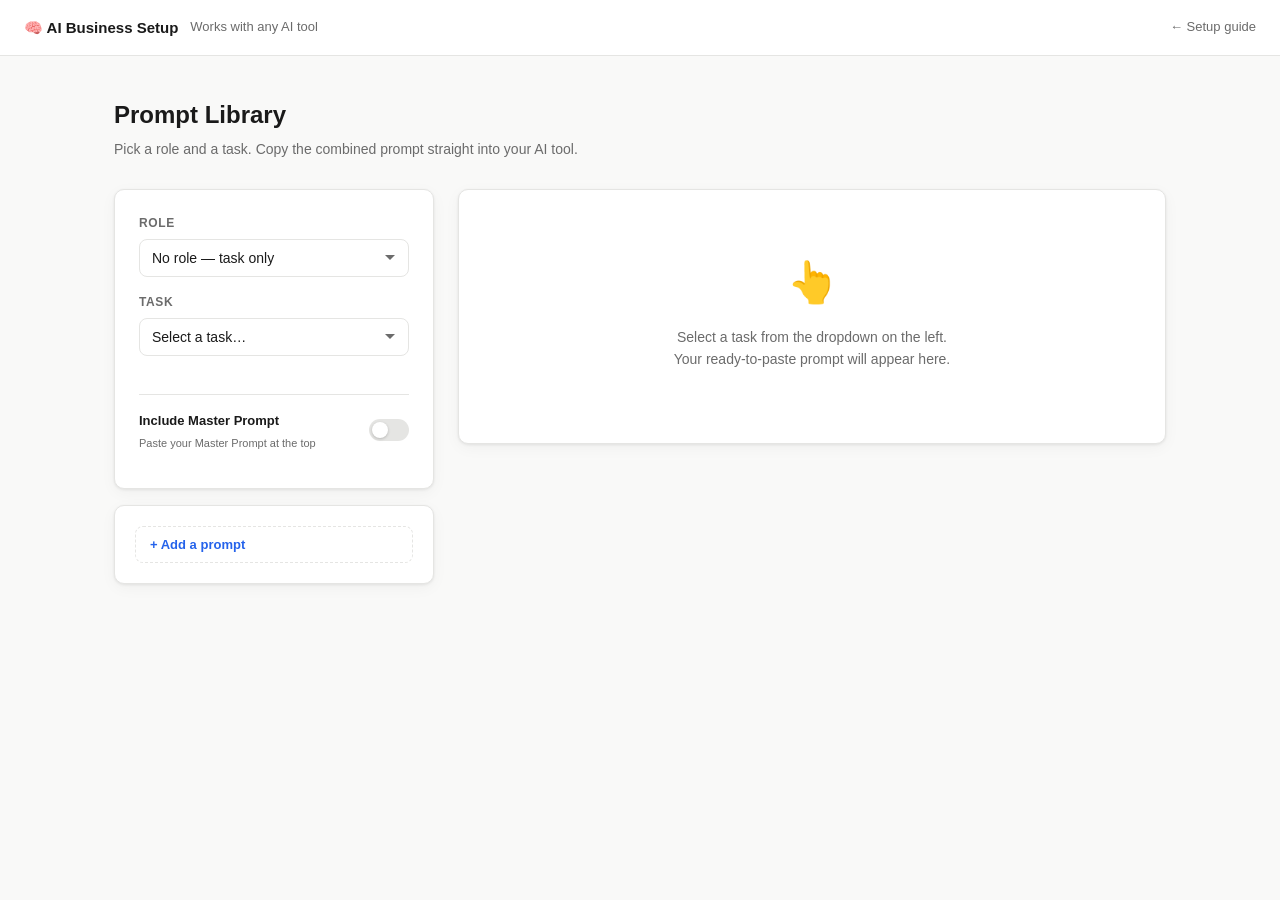
==== commit 1b8c0c5a: "feat: Phase 2 - training guides, add-prompt form, guides in ZIP Phase 2.5 - Training guides (5 x .md" ====
--- a/docs/library.html
+++ b/docs/library.html
@@ -18,15 +18,98 @@
       .library-layout { grid-template-columns: 1fr; }
     }
 
+    .sidebar-col {
+      position: sticky;
+      top: 72px;
+      display: flex;
+      flex-direction: column;
+      gap: 16px;
+      align-self: start;
+    }
+
     .controls-card {
       background: var(--surface);
       border: 1px solid var(--border);
       border-radius: var(--radius);
       padding: 24px;
       box-shadow: var(--shadow);
-      position: sticky;
-      top: 72px;
-    }
+    }
+
+    .add-prompt-card {
+      background: var(--surface);
+      border: 1px solid var(--border);
+      border-radius: var(--radius);
+      padding: 20px;
+      box-shadow: var(--shadow);
+    }
+
+    .add-prompt-toggle {
+      width: 100%;
+      background: none;
+      border: 1.5px dashed var(--border);
+      border-radius: 8px;
+      padding: 10px 14px;
+      font-size: 13px;
+      font-weight: 600;
+      color: var(--accent);
+      cursor: pointer;
+      text-align: left;
+      transition: border-color .15s, background .15s;
+    }
+    .add-prompt-toggle:hover { border-color: var(--accent); background: rgba(99,102,241,.05); }
+
+    .cp-field { margin-bottom: 14px; }
+    .cp-field input[type=text],
+    .cp-field textarea {
+      width: 100%;
+      padding: 9px 11px;
+      border: 1.5px solid var(--border);
+      border-radius: 8px;
+      font-size: 13px;
+      font-family: inherit;
+      color: var(--text);
+      background: var(--surface);
+      box-sizing: border-box;
+      resize: vertical;
+      transition: border-color .15s;
+    }
+    .cp-field input[type=text]:focus,
+    .cp-field textarea:focus { outline: none; border-color: var(--accent); }
+
+    .form-actions { display: flex; gap: 8px; justify-content: flex-end; margin-top: 4px; }
+    .btn-save {
+      background: var(--accent);
+      color: #fff;
+      border: none;
+      border-radius: 8px;
+      padding: 9px 16px;
+      font-size: 13px;
+      font-weight: 600;
+      cursor: pointer;
+    }
+    .btn-save:hover { background: var(--accent-dark); }
+    .btn-cancel {
+      background: none;
+      border: 1.5px solid var(--border);
+      border-radius: 8px;
+      padding: 9px 14px;
+      font-size: 13px;
+      color: var(--muted);
+      cursor: pointer;
+    }
+    .btn-cancel:hover { border-color: #aaa; color: var(--text); }
+    .btn-link {
+      background: none;
+      border: none;
+      padding: 0;
+      font-size: 12px;
+      color: var(--accent);
+      cursor: pointer;
+      text-decoration: underline;
+      text-underline-offset: 2px;
+    }
+    .btn-link-danger { color: var(--error, #e53935); }
+    .cp-form-inner { margin-top: 16px; }
 
     .field-label {
       display: block;
@@ -245,7 +328,8 @@
 
   <div class="library-layout">
 
-    <!-- Controls -->
+    <!-- Controls + Add prompt -->
+    <div class="sidebar-col">
     <div class="controls-card">
       <label class="field-label" for="role-select">Role</label>
       <select id="role-select" onchange="onRoleChange()">
@@ -285,6 +369,56 @@
       </div>
     </div>
 
+    <!-- Add a prompt panel -->
+    <div class="add-prompt-card">
+      <button class="add-prompt-toggle" onclick="toggleAddForm()">+ Add a prompt</button>
+      <div id="add-prompt-form" hidden>
+        <form id="cp-form" class="cp-form-inner" onsubmit="saveCustomPrompt(event)">
+          <div class="cp-field">
+            <label class="field-label" for="cp-role">Role (optional)</label>
+            <select id="cp-role">
+              <option value="">Any role</option>
+              <optgroup label="Content &amp; Marketing">
+                <option value="copywriter">Senior Copywriter</option>
+                <option value="strategist">Content Strategist</option>
+                <option value="social">Social Media Manager</option>
+              </optgroup>
+              <optgroup label="Sales &amp; Customer">
+                <option value="sales">Sales Consultant</option>
+                <option value="csm">Customer Success Manager</option>
+              </optgroup>
+              <optgroup label="Strategy &amp; Analysis">
+                <option value="analyst">Business Analyst</option>
+                <option value="advisor">Strategic Advisor</option>
+              </optgroup>
+              <optgroup label="Operations">
+                <option value="process">Process Designer</option>
+                <option value="data">Data Analyst</option>
+              </optgroup>
+            </select>
+          </div>
+          <div class="cp-field">
+            <label class="field-label" for="cp-name">Task name <span style="color:var(--error,#e53935)">*</span></label>
+            <input type="text" id="cp-name" placeholder="e.g. Partner proposal email" required />
+          </div>
+          <div class="cp-field">
+            <label class="field-label" for="cp-text">Prompt text <span style="color:var(--error,#e53935)">*</span></label>
+            <textarea id="cp-text" rows="6" placeholder="Write your prompt here..." required></textarea>
+          </div>
+          <div class="cp-field">
+            <label class="field-label" for="cp-tags">Tags (optional)</label>
+            <input type="text" id="cp-tags" placeholder="e.g. email, partner, outreach" />
+          </div>
+          <div class="form-actions">
+            <button type="button" class="btn-cancel" onclick="cancelAddForm()">Cancel</button>
+            <button type="submit" class="btn-save">Save prompt</button>
+          </div>
+        </form>
+      </div>
+      <div id="custom-summary"></div>
+    </div>
+    </div><!-- /sidebar-col -->
+
     <!-- Output -->
     <div id="output-panel">
       <div class="output-card">
@@ -299,6 +433,84 @@
 </div>
 
 <script>
+// ── Custom prompts (localStorage) ────────────────────────
+const CUSTOM_KEY = 'ai-kit-custom-prompts';
+
+function loadCustom() {
+  try { return JSON.parse(localStorage.getItem(CUSTOM_KEY) || '[]'); }
+  catch { return []; }
+}
+
+function saveCustom(arr) {
+  localStorage.setItem(CUSTOM_KEY, JSON.stringify(arr));
+  renderCustomSummary();
+}
+
+function renderCustomSummary() {
+  const el = document.getElementById('custom-summary');
+  if (!el) return;
+  const customs = loadCustom();
+  if (customs.length === 0) { el.innerHTML = ''; return; }
+  el.innerHTML = `
+    <div style="padding-top:12px;border-top:1px solid var(--border);margin-top:12px">
+      <div style="font-size:12px;color:var(--muted);margin-bottom:8px">${customs.length} custom prompt${customs.length !== 1 ? 's' : ''} saved</div>
+      <div style="display:flex;gap:10px;flex-wrap:wrap">
+        <button class="btn-link" onclick="exportCustomCsv()">Export CSV</button>
+        <button class="btn-link btn-link-danger" onclick="clearCustomPrompts()">Clear all</button>
+      </div>
+    </div>`;
+}
+
+function toggleAddForm() {
+  const form = document.getElementById('add-prompt-form');
+  const btn  = document.querySelector('.add-prompt-toggle');
+  form.hidden = !form.hidden;
+  btn.textContent = form.hidden ? '+ Add a prompt' : '✕ Close';
+}
+
+function cancelAddForm() {
+  document.getElementById('add-prompt-form').hidden = true;
+  document.querySelector('.add-prompt-toggle').textContent = '+ Add a prompt';
+  document.getElementById('cp-form').reset();
+}
+
+function saveCustomPrompt(e) {
+  e.preventDefault();
+  const role = document.getElementById('cp-role').value;
+  const name = document.getElementById('cp-name').value.trim();
+  const text = document.getElementById('cp-text').value.trim();
+  const tags = document.getElementById('cp-tags').value.trim();
+  if (!name || !text) return;
+  const arr = loadCustom();
+  arr.push({ id: 'cust_' + Date.now(), name, role, text, tags, addedAt: new Date().toISOString() });
+  saveCustom(arr);
+  cancelAddForm();
+  filterTasks();
+}
+
+function exportCustomCsv() {
+  const customs = loadCustom();
+  if (!customs.length) return;
+  const header = 'Role,Task Name,Prompt Text,Tags,Added';
+  const rows = customs.map(p =>
+    [p.role || 'Any', p.name, p.text, p.tags || '', (p.addedAt || '').split('T')[0]]
+      .map(v => '"' + String(v).replace(/"/g, '""') + '"').join(',')
+  );
+  const csv = [header, ...rows].join('\n');
+  const blob = new Blob([csv], { type: 'text/csv' });
+  const url  = URL.createObjectURL(blob);
+  const a = Object.assign(document.createElement('a'), { href: url, download: 'custom-prompts.csv' });
+  a.click(); URL.revokeObjectURL(url);
+}
+
+function clearCustomPrompts() {
+  if (!confirm('Remove all custom prompts? This cannot be undone.')) return;
+  localStorage.removeItem(CUSTOM_KEY);
+  renderCustomSummary();
+  filterTasks();
+  buildPrompt();
+}
+
 // ── Data ──────────────────────────────────────────────────
 
 const ROLES = {
@@ -715,16 +927,32 @@
     taskSel.appendChild(og);
   });
 
+  // Custom prompts — show those matching selected role (or tagged for any role)
+  const customs = loadCustom().filter(p => !roleId || p.role === '' || p.role === roleId);
+  if (customs.length > 0) {
+    const og = document.createElement('optgroup');
+    og.label = 'Custom Prompts';
+    customs.forEach(p => {
+      const opt = document.createElement('option');
+      opt.value = p.id;
+      opt.textContent = p.name;
+      og.appendChild(opt);
+    });
+    taskSel.appendChild(og);
+  }
+
   // Restore previous selection if still valid
-  if (prevVal && (!allowed || allowed.has(prevVal))) {
+  const allCustomIds = new Set(loadCustom().map(p => p.id));
+  const prevIsCustom = prevVal && prevVal.startsWith('cust_') && allCustomIds.has(prevVal);
+  if (prevVal && (prevIsCustom || !allowed || allowed.has(prevVal))) {
     taskSel.value = prevVal;
   }
 
   // Hint text
   if (allowed) {
-    const count = [...allowed].length;
+    const count = [...allowed].length + customs.length;
     const roleName = ROLES[roleId].name;
-    hint.textContent = `Showing ${count} tasks relevant to ${roleName}`;
+    hint.textContent = `Showing ${count} task${count !== 1 ? 's' : ''} relevant to ${roleName}`;
   } else {
     hint.textContent = '';
   }
@@ -735,9 +963,10 @@
   buildPrompt();
 }
 
-// Initialise task dropdown on load
+// Initialise task dropdown and custom summary on load
 document.addEventListener('DOMContentLoaded', () => {
   filterTasks();
+  renderCustomSummary();
 });
 
 // ── Build & render ────────────────────────────────────────
@@ -759,7 +988,8 @@
   }
 
   const role = ROLES[roleId];
-  const task = TASKS[taskId];
+  const customEntry = taskId.startsWith('cust_') ? loadCustom().find(p => p.id === taskId) : null;
+  const task = TASKS[taskId] || (customEntry ? { name: customEntry.name, category: customEntry.tags || 'Custom', text: customEntry.text } : null);
 
   const sections = [];
   if (inclMaster) sections.push({ label: 'Master Prompt', pill: 'pill-master', text: MASTER_PLACEHOLDER });
--- a/docs/style.css
+++ b/docs/style.css
@@ -478,12 +478,172 @@
 .resource-link:hover { border-color: var(--accent); color: var(--accent); background: var(--accent-light); }
 .resource-link .r-icon { font-size: 20px; }
 
+/* ── Progress bar (new render.js version) ── */
+.progress-wrap { display: flex; gap: 6px; align-items: center; margin-bottom: 24px; }
+.progress-step  { display: flex; align-items: center; gap: 6px; font-size: 12px; color: var(--muted); }
+.progress-step .dot { width: 10px; height: 10px; border-radius: 50%; background: var(--border); flex-shrink: 0; }
+.progress-step.active .dot { background: var(--accent); }
+.progress-step.done   .dot { background: var(--success, #16a34a); }
+.progress-step .label { white-space: nowrap; }
+.progress-sep  { height: 2px; flex: 1; background: var(--border); min-width: 12px; }
+
+/* ── Header actions ── */
+.app-header { display: flex; align-items: center; justify-content: space-between; margin-bottom: 4px; }
+.start-over-btn { font-size: 12px; padding: 5px 10px; cursor: pointer; }
+
+/* ── File step header ── */
+.file-step-header { margin-bottom: 16px; }
+.file-step-meta   { display: flex; gap: 8px; align-items: center; flex-wrap: wrap; margin-bottom: 4px; }
+.file-step-counter { font-size: 12px; color: var(--muted); }
+.badge-required { font-size: 11px; font-weight: 700; background: #fef2f2; color: #b91c1c;
+  border: 1px solid #fca5a5; border-radius: 20px; padding: 2px 8px; }
+.badge-optional { font-size: 11px; font-weight: 700; background: var(--surface); color: var(--muted);
+  border: 1px solid var(--border); border-radius: 20px; padding: 2px 8px; }
+.why-it-matters { display: flex; gap: 8px; font-size: 13px; color: var(--muted);
+  background: var(--surface); border-radius: 8px; padding: 10px 14px; margin-top: 8px; }
+.why-icon { flex-shrink: 0; }
+
+/* ── Prompt copy block ── */
+.prompt-copy-block { position: relative; background: var(--surface); border: 1px solid var(--border);
+  border-radius: 10px; overflow: hidden; }
+.prompt-pre  { margin: 0; padding: 16px; font-size: 13px; line-height: 1.55; white-space: pre-wrap;
+  word-break: break-word; max-height: 340px; overflow-y: auto; color: var(--text); }
+.prompt-copy-btn-large { position: absolute; top: 10px; right: 10px; padding: 6px 14px;
+  font-size: 12px; font-weight: 600; background: var(--accent); color: #fff; border: none;
+  border-radius: 6px; cursor: pointer; transition: background .15s; }
+.prompt-copy-btn-large:hover  { background: var(--accent-dark); }
+.prompt-copy-btn-large.copied { background: var(--success, #16a34a); }
+
+/* ── Paste area ── */
+.paste-area { width: 100%; box-sizing: border-box; min-height: 200px; padding: 12px 14px;
+  font-size: 13px; line-height: 1.55; border: 1.5px solid var(--border); border-radius: 8px;
+  background: var(--surface); color: var(--text); resize: vertical; font-family: inherit; }
+.paste-area:focus { outline: none; border-color: var(--accent); }
+.paste-error { color: #b91c1c; font-size: 13px; margin-top: 4px; }
+.good-output-hint { font-size: 13px; color: var(--muted); border: 1px solid var(--border);
+  border-radius: 8px; padding: 10px 14px; cursor: pointer; }
+.good-output-hint summary { font-weight: 600; color: var(--text); }
+.good-output-hint p { margin: 8px 0 0; }
+
+/* ── Choice row (roles/tasks gate) ── */
+.choice-row { display: flex; flex-direction: column; gap: 12px; margin: 20px 0; }
+.choice-btn { display: flex; flex-direction: column; gap: 4px; text-align: left;
+  padding: 16px 18px; border: 1.5px solid var(--border); border-radius: 12px;
+  background: var(--surface); cursor: pointer; transition: all .15s; }
+.choice-btn:hover { border-color: var(--accent); background: var(--accent-light); }
+.choice-btn.active { border-color: var(--accent); background: var(--accent-light); }
+.choice-btn strong { font-size: 15px; color: var(--text); }
+.choice-btn span   { font-size: 13px; color: var(--muted); }
+.choice-btn .choice-icon { font-size: 20px; margin-bottom: 2px; }
+
+/* ── File preview list (review step) ── */
+.file-preview-list { display: flex; flex-direction: column; gap: 2px; margin-bottom: 24px; }
+.file-preview-row  { display: flex; align-items: center; gap: 10px; padding: 10px 14px;
+  border-radius: 8px; background: var(--surface); }
+.file-preview-icon { font-size: 16px; flex-shrink: 0; }
+.file-preview-info { display: flex; flex-direction: column; flex: 1; min-width: 0; }
+.file-preview-title    { font-size: 14px; font-weight: 600; color: var(--text); }
+.file-preview-filename { font-size: 12px; color: var(--muted); font-family: monospace; }
+.file-preview-status { font-size: 12px; font-weight: 600; white-space: nowrap; }
+.status-done { color: #16a34a; }
+.status-warn { color: #b91c1c; }
+.status-skip { color: var(--muted); }
+.file-preview-actions { flex-shrink: 0; }
+.btn-sm { padding: 4px 10px; font-size: 12px; }
+
+/* ── Shareable URL ── */
+.shareable-url-block { background: var(--surface); border: 1px solid var(--border);
+  border-radius: 10px; padding: 16px; }
+.url-input { font-size: 13px; border: 1px solid var(--border); border-radius: 6px;
+  padding: 8px 10px; background: var(--bg); color: var(--muted); }
+
+/* ── Download button ── */
+.btn-download { background: #16a34a; color: #fff; }
+.btn-download:hover { background: #15803d; }
+.btn-download:disabled { background: var(--border); color: var(--muted); cursor: not-allowed; }
+
+/* ── Ghost button ── */
+.btn-ghost { background: transparent; color: var(--accent); border: 1.5px solid var(--accent); }
+.btn-ghost:hover { background: var(--accent-light); }
+
+/* ── Logo upload ── */
+.logo-upload-area { border: 1.5px dashed var(--border); border-radius: 10px;
+  background: var(--surface); transition: border-color .15s; overflow: hidden; }
+.logo-upload-area:focus-within { border-color: var(--accent); }
+.logo-file-input  { display: none; }
+.logo-upload-trigger { display: flex; flex-direction: column; align-items: center; gap: 4px;
+  padding: 20px 16px; text-align: center; cursor: pointer; width: 100%; box-sizing: border-box; }
+.logo-upload-trigger:hover { background: var(--accent-light); }
+.logo-upload-icon      { font-size: 28px; }
+.logo-upload-label-text { font-size: 14px; font-weight: 600; color: var(--text); }
+.logo-upload-hint   { font-size: 12px; color: var(--muted); }
+.logo-preview-wrap  { display: flex; align-items: center; gap: 10px; padding: 12px 16px; flex-wrap: wrap; }
+.logo-preview-name  { font-size: 13px; font-weight: 500; color: var(--text); word-break: break-all; flex: 1; }
+
+/* ── Field group ── */
+.field-group  { margin-bottom: 18px; }
+.field-label  { display: block; font-size: 13px; font-weight: 600; margin-bottom: 6px; color: var(--text); }
+.field-input  { width: 100%; box-sizing: border-box; padding: 10px 12px; font-size: 14px;
+  border: 1.5px solid var(--border); border-radius: 8px; background: var(--surface);
+  color: var(--text); font-family: inherit; transition: border-color .15s; }
+.field-input:focus { outline: none; border-color: var(--accent); }
+.field-hint   { font-size: 12px; color: var(--muted); margin-top: 4px; }
+
+/* ── Nav row ── */
+.nav-row { display: flex; gap: 10px; align-items: center; flex-wrap: wrap; }
+
+/* ── Resume banner ── */
+.resume-banner { background: var(--accent-light); border: 1.5px solid var(--accent);
+  border-radius: 10px; padding: 14px 18px; margin-top: 16px;
+  display: flex; gap: 12px; align-items: center; flex-wrap: wrap; }
+.resume-banner-text { flex: 1; min-width: 0; font-size: 14px; color: var(--text); }
+
+/* ── Info/tip boxes ── */
+.info-box { display: flex; gap: 10px; align-items: flex-start; padding: 12px 14px;
+  border-radius: 8px; font-size: 13px; }
+.info-box.tip     { background: #fffbeb; border: 1px solid #fcd34d; color: #92400e; }
+.info-box.success { background: #f0fdf4; border: 1px solid #86efac; color: #166534; }
+.info-box.warn    { background: #fef2f2; border: 1px solid #fca5a5; color: #991b1b; }
+.info-box .icon   { flex-shrink: 0; font-size: 16px; }
+
+/* ── Mode tabs (brand voice) ── */
+.os-tab { padding: 6px 14px; border-radius: 20px; border: 1.5px solid var(--border);
+  background: var(--surface); font-size: 13px; cursor: pointer; transition: all .15s; }
+.os-tab:hover { border-color: var(--accent); }
+.os-tab.active { background: var(--accent); color: #fff; border-color: var(--accent); }
+
+/* ── Done card ── */
+.done-card .done-hero { text-align: center; padding: 8px 0 24px; }
+.done-icon  { font-size: 52px; margin-bottom: 12px; }
+.done-title { font-size: 26px; font-weight: 800; margin: 0 0 8px; }
+.done-subtitle { font-size: 15px; color: var(--muted); max-width: 460px; margin: 0 auto; }
+.what-next-list { padding-left: 20px; line-height: 2; color: var(--muted); font-size: 14px; }
+.what-next-list li strong { color: var(--text); }
+.resources-grid { margin-top: 28px; }
+.resources-row  { display: grid; grid-template-columns: repeat(3, 1fr); gap: 12px; margin-top: 12px; }
+.resource-card  { display: flex; flex-direction: column; gap: 4px; padding: 14px 16px;
+  border: 1px solid var(--border); border-radius: 10px; text-decoration: none;
+  color: var(--text); font-size: 13px; background: var(--surface); transition: all .15s; }
+.resource-card:hover { border-color: var(--accent); background: var(--accent-light); }
+.resource-icon  { font-size: 22px; margin-bottom: 4px; }
+.resource-card strong { font-weight: 700; }
+.resource-card span   { color: var(--muted); font-size: 12px; }
+.done-actions { margin-top: 28px; text-align: center; }
+
+/* ── Upload instructions ── */
+.upload-steps ol { padding-left: 20px; line-height: 2; font-size: 14px; color: var(--muted); }
+.upload-steps li strong { color: var(--text); }
+
 /* ── Responsive ── */
 @media (max-width: 600px) {
   .container { padding: 24px 16px 60px; }
   .card { padding: 22px; }
   .tool-grid { grid-template-columns: repeat(2, 1fr); }
   .resource-grid { grid-template-columns: 1fr; }
+  .resources-row { grid-template-columns: 1fr; }
   .progress-step .label { display: none; }
   .step-title { font-size: 19px; }
-}
+  .file-preview-row { flex-wrap: wrap; }
+  .nav-row { flex-direction: column; align-items: stretch; }
+  .nav-row .btn { width: 100%; text-align: center; justify-content: center; }
+}
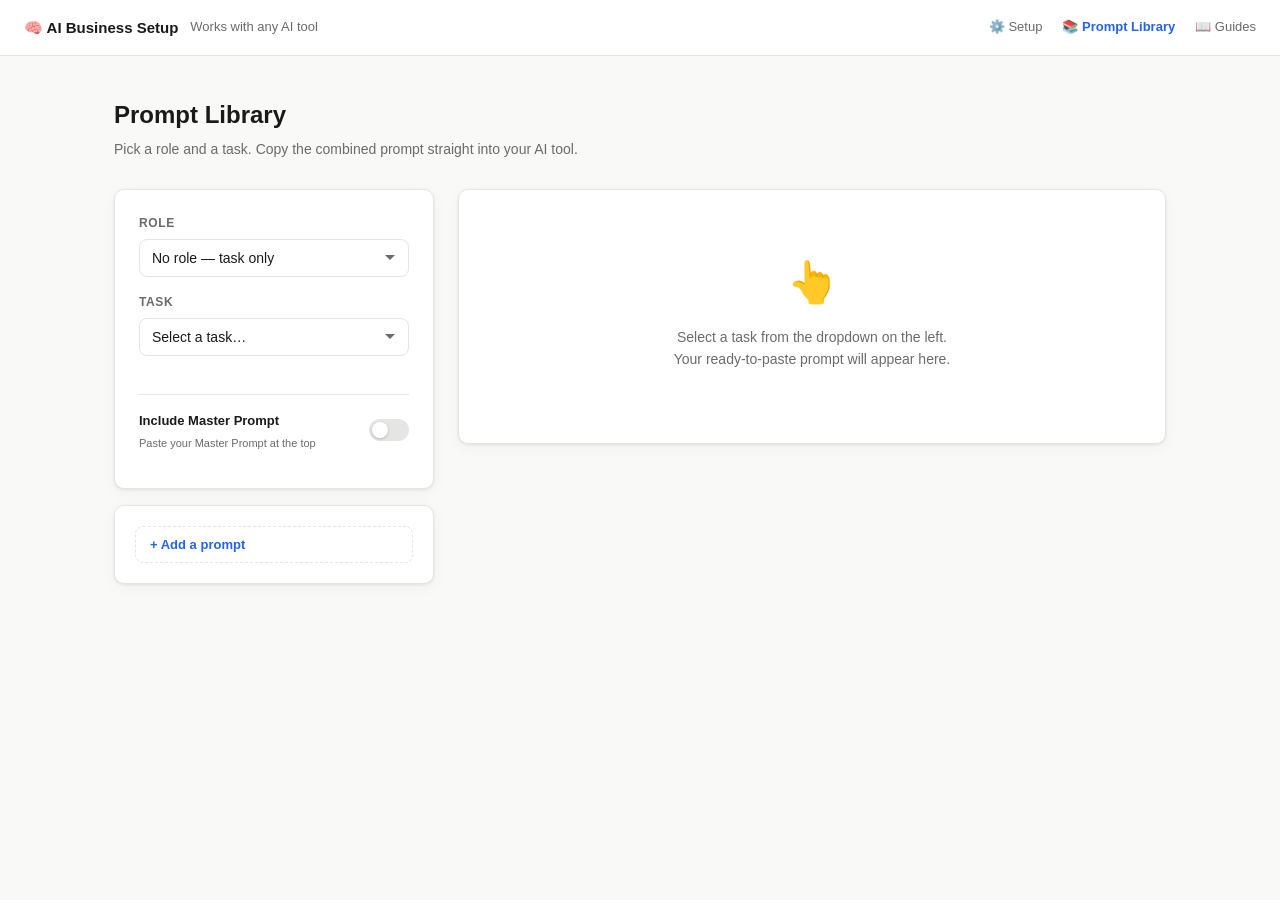
==== commit a135ba88: "feat: guides.html - all guides as browsable web pages - guides.html renders all .md guides via marke" ====
--- a/docs/library.html
+++ b/docs/library.html
@@ -110,6 +110,103 @@
     }
     .btn-link-danger { color: var(--error, #e53935); }
     .cp-form-inner { margin-top: 16px; }
+
+    /* add-prompt tabs */
+    .cp-tabs {
+      display: flex;
+      gap: 0;
+      margin-top: 14px;
+      border-bottom: 1.5px solid var(--border);
+    }
+    .cp-tab {
+      flex: 1;
+      background: none;
+      border: none;
+      padding: 8px 10px;
+      font-size: 12px;
+      font-weight: 600;
+      color: var(--muted);
+      cursor: pointer;
+      border-bottom: 2.5px solid transparent;
+      margin-bottom: -1.5px;
+      transition: color .15s, border-color .15s;
+      text-align: center;
+    }
+    .cp-tab:hover { color: var(--text); }
+    .cp-tab.active { color: var(--accent); border-bottom-color: var(--accent); }
+
+    /* generate flow */
+    .gen-step { margin-top: 14px; }
+    .gen-step-label {
+      font-size: 11px;
+      font-weight: 700;
+      text-transform: uppercase;
+      letter-spacing: .6px;
+      color: var(--muted);
+      margin-bottom: 8px;
+      display: flex;
+      align-items: center;
+      gap: 6px;
+    }
+    .gen-step-num {
+      width: 18px; height: 18px;
+      background: var(--accent);
+      color: #fff;
+      border-radius: 50%;
+      font-size: 10px;
+      font-weight: 800;
+      display: inline-flex;
+      align-items: center;
+      justify-content: center;
+      flex-shrink: 0;
+    }
+    .gen-prompt-box {
+      background: var(--bg, #f8f8fb);
+      border: 1px solid var(--border);
+      border-radius: 8px;
+      padding: 10px 12px;
+      font-size: 12px;
+      line-height: 1.55;
+      color: var(--text);
+      white-space: pre-wrap;
+      word-break: break-word;
+      max-height: 120px;
+      overflow-y: auto;
+      font-family: inherit;
+      margin-bottom: 8px;
+    }
+    .btn-copy-gen {
+      width: 100%;
+      background: var(--accent);
+      color: #fff;
+      border: none;
+      border-radius: 8px;
+      padding: 9px 14px;
+      font-size: 13px;
+      font-weight: 600;
+      cursor: pointer;
+      display: flex;
+      align-items: center;
+      justify-content: center;
+      gap: 6px;
+      transition: background .15s;
+    }
+    .btn-copy-gen:hover { background: var(--accent-dark); }
+    .btn-copy-gen.copied { background: var(--success); }
+    .gen-divider {
+      display: flex;
+      align-items: center;
+      gap: 8px;
+      margin: 14px 0 10px;
+      font-size: 11px;
+      color: var(--muted);
+    }
+    .gen-divider::before, .gen-divider::after {
+      content: '';
+      flex: 1;
+      height: 1px;
+      background: var(--border);
+    }
 
     .field-label {
       display: block;
@@ -319,7 +416,11 @@
 <header class="site-header">
   <a href="index.html" class="logo">🧠 AI Business Setup</a>
   <span class="tagline" style="flex:1">Works with any AI tool</span>
-  <a href="index.html" class="nav-link">← Setup guide</a>
+  <nav style="display:flex;align-items:center;gap:20px">
+    <a href="index.html" class="nav-link">⚙️ Setup</a>
+    <a href="library.html" class="nav-link" style="color:var(--accent);font-weight:600">📚 Prompt Library</a>
+    <a href="guides.html" class="nav-link">📖 Guides</a>
+  </nav>
 </header>
 
 <div class="container" style="max-width:1100px">
@@ -373,47 +474,111 @@
     <div class="add-prompt-card">
       <button class="add-prompt-toggle" onclick="toggleAddForm()">+ Add a prompt</button>
       <div id="add-prompt-form" hidden>
-        <form id="cp-form" class="cp-form-inner" onsubmit="saveCustomPrompt(event)">
-          <div class="cp-field">
-            <label class="field-label" for="cp-role">Role (optional)</label>
-            <select id="cp-role">
-              <option value="">Any role</option>
-              <optgroup label="Content &amp; Marketing">
-                <option value="copywriter">Senior Copywriter</option>
-                <option value="strategist">Content Strategist</option>
-                <option value="social">Social Media Manager</option>
-              </optgroup>
-              <optgroup label="Sales &amp; Customer">
-                <option value="sales">Sales Consultant</option>
-                <option value="csm">Customer Success Manager</option>
-              </optgroup>
-              <optgroup label="Strategy &amp; Analysis">
-                <option value="analyst">Business Analyst</option>
-                <option value="advisor">Strategic Advisor</option>
-              </optgroup>
-              <optgroup label="Operations">
-                <option value="process">Process Designer</option>
-                <option value="data">Data Analyst</option>
-              </optgroup>
-            </select>
+
+        <!-- Tabs -->
+        <div class="cp-tabs">
+          <button class="cp-tab active" id="tab-generate" onclick="switchCpTab('generate')">Generate with AI</button>
+          <button class="cp-tab" id="tab-manual" onclick="switchCpTab('manual')">Write manually</button>
+        </div>
+
+        <!-- Generate tab -->
+        <div id="cp-panel-generate">
+          <div class="gen-step">
+            <div class="gen-step-label"><span class="gen-step-num">1</span> Copy this prompt into your AI tool</div>
+            <div class="gen-prompt-box" id="gen-prompt-preview"></div>
+            <button class="btn-copy-gen" id="btn-copy-gen" onclick="copyGenPrompt()">📋 Copy prompt</button>
           </div>
-          <div class="cp-field">
-            <label class="field-label" for="cp-name">Task name <span style="color:var(--error,#e53935)">*</span></label>
-            <input type="text" id="cp-name" placeholder="e.g. Partner proposal email" required />
+          <div class="gen-divider">paste the AI’s output below</div>
+          <div class="gen-step">
+            <div class="gen-step-label"><span class="gen-step-num">2</span> Paste the prompt text here</div>
+            <form id="cp-form-gen" onsubmit="saveCustomPromptGen(event)">
+              <div class="cp-field">
+                <textarea id="cp-text-gen" rows="5" placeholder="Paste the prompt the AI wrote for you…" required style="margin-top:0"></textarea>
+              </div>
+              <div class="cp-field">
+                <label class="field-label" for="cp-name-gen">Task name <span style="color:var(--error,#e53935)">*</span></label>
+                <input type="text" id="cp-name-gen" placeholder="e.g. Partner proposal email" required />
+              </div>
+              <div class="cp-field">
+                <label class="field-label" for="cp-role-gen">Role (optional)</label>
+                <select id="cp-role-gen">
+                  <option value="">Any role</option>
+                  <optgroup label="Content &amp; Marketing">
+                    <option value="copywriter">Senior Copywriter</option>
+                    <option value="strategist">Content Strategist</option>
+                    <option value="social">Social Media Manager</option>
+                  </optgroup>
+                  <optgroup label="Sales &amp; Customer">
+                    <option value="sales">Sales Consultant</option>
+                    <option value="csm">Customer Success Manager</option>
+                  </optgroup>
+                  <optgroup label="Strategy &amp; Analysis">
+                    <option value="analyst">Business Analyst</option>
+                    <option value="advisor">Strategic Advisor</option>
+                  </optgroup>
+                  <optgroup label="Operations">
+                    <option value="process">Process Designer</option>
+                    <option value="data">Data Analyst</option>
+                  </optgroup>
+                </select>
+              </div>
+              <div class="cp-field">
+                <label class="field-label" for="cp-tags-gen">Tags (optional)</label>
+                <input type="text" id="cp-tags-gen" placeholder="e.g. email, partner, outreach" />
+              </div>
+              <div class="form-actions">
+                <button type="button" class="btn-cancel" onclick="cancelAddForm()">Cancel</button>
+                <button type="submit" class="btn-save">Save prompt</button>
+              </div>
+            </form>
           </div>
-          <div class="cp-field">
-            <label class="field-label" for="cp-text">Prompt text <span style="color:var(--error,#e53935)">*</span></label>
-            <textarea id="cp-text" rows="6" placeholder="Write your prompt here..." required></textarea>
-          </div>
-          <div class="cp-field">
-            <label class="field-label" for="cp-tags">Tags (optional)</label>
-            <input type="text" id="cp-tags" placeholder="e.g. email, partner, outreach" />
-          </div>
-          <div class="form-actions">
-            <button type="button" class="btn-cancel" onclick="cancelAddForm()">Cancel</button>
-            <button type="submit" class="btn-save">Save prompt</button>
-          </div>
-        </form>
+        </div>
+
+        <!-- Manual tab -->
+        <div id="cp-panel-manual" hidden>
+          <form id="cp-form" class="cp-form-inner" onsubmit="saveCustomPrompt(event)">
+            <div class="cp-field">
+              <label class="field-label" for="cp-role">Role (optional)</label>
+              <select id="cp-role">
+                <option value="">Any role</option>
+                <optgroup label="Content &amp; Marketing">
+                  <option value="copywriter">Senior Copywriter</option>
+                  <option value="strategist">Content Strategist</option>
+                  <option value="social">Social Media Manager</option>
+                </optgroup>
+                <optgroup label="Sales &amp; Customer">
+                  <option value="sales">Sales Consultant</option>
+                  <option value="csm">Customer Success Manager</option>
+                </optgroup>
+                <optgroup label="Strategy &amp; Analysis">
+                  <option value="analyst">Business Analyst</option>
+                  <option value="advisor">Strategic Advisor</option>
+                </optgroup>
+                <optgroup label="Operations">
+                  <option value="process">Process Designer</option>
+                  <option value="data">Data Analyst</option>
+                </optgroup>
+              </select>
+            </div>
+            <div class="cp-field">
+              <label class="field-label" for="cp-name">Task name <span style="color:var(--error,#e53935)">*</span></label>
+              <input type="text" id="cp-name" placeholder="e.g. Partner proposal email" required />
+            </div>
+            <div class="cp-field">
+              <label class="field-label" for="cp-text">Prompt text <span style="color:var(--error,#e53935)">*</span></label>
+              <textarea id="cp-text" rows="6" placeholder="Write your prompt here…" required></textarea>
+            </div>
+            <div class="cp-field">
+              <label class="field-label" for="cp-tags">Tags (optional)</label>
+              <input type="text" id="cp-tags" placeholder="e.g. email, partner, outreach" />
+            </div>
+            <div class="form-actions">
+              <button type="button" class="btn-cancel" onclick="cancelAddForm()">Cancel</button>
+              <button type="submit" class="btn-save">Save prompt</button>
+            </div>
+          </form>
+        </div>
+
       </div>
       <div id="custom-summary"></div>
     </div>
@@ -435,6 +600,30 @@
 <script>
 // ── Custom prompts (localStorage) ────────────────────────
 const CUSTOM_KEY = 'ai-kit-custom-prompts';
+
+const GENERATE_PROMPT = `I need to create a reusable task prompt for my team's AI prompt library. The prompt will be used alongside a loaded business context (master prompt already applied).
+
+Please interview me to build it. Ask one question at a time and wait for my answer.
+
+1. What task or situation is this prompt for? Describe it in plain English.
+2. What inputs does the person running this task need to supply? (e.g. a topic, a piece of content, a customer name, a data set) List everything the AI needs from them.
+3. What should the finished output look like? (format, length, structure, number of options)
+4. What should the AI be careful to avoid or flag when doing this task?
+5. Is there anything specific to how our business or team works that the AI should keep in mind?
+
+Once I've answered all the questions, produce a finished prompt using exactly this format — ready to copy and paste:
+
+\`\`\`
+[Clear instruction of what the AI should do]
+
+[PLACEHOLDER 1 — descriptive label]: []
+[PLACEHOLDER 2 — descriptive label]: []
+[Add as many input placeholders as needed]
+
+[Any specific instruction about output format, what to avoid, or how to structure the response]
+\`\`\`
+
+The prompt should use [BRACKETED LABELS] for every piece of information the user needs to fill in. No explanation needed — just the finished prompt block.`;
 
 function loadCustom() {
   try { return JSON.parse(localStorage.getItem(CUSTOM_KEY) || '[]'); }
@@ -465,13 +654,33 @@
   const form = document.getElementById('add-prompt-form');
   const btn  = document.querySelector('.add-prompt-toggle');
   form.hidden = !form.hidden;
-  btn.textContent = form.hidden ? '+ Add a prompt' : '✕ Close';
+  btn.textContent = form.hidden ? '+ Add a prompt' : '× Close';
+  if (!form.hidden) {
+    document.getElementById('gen-prompt-preview').textContent = GENERATE_PROMPT;
+  }
+}
+
+function switchCpTab(tab) {
+  document.getElementById('cp-panel-generate').hidden = tab !== 'generate';
+  document.getElementById('cp-panel-manual').hidden   = tab !== 'manual';
+  document.getElementById('tab-generate').classList.toggle('active', tab === 'generate');
+  document.getElementById('tab-manual').classList.toggle('active',   tab === 'manual');
+}
+
+function copyGenPrompt() {
+  const btn = document.getElementById('btn-copy-gen');
+  navigator.clipboard.writeText(GENERATE_PROMPT).then(() => {
+    btn.innerHTML = '\u2713 Copied!';
+    btn.classList.add('copied');
+    setTimeout(() => { btn.innerHTML = '\ud83d\udccb Copy prompt'; btn.classList.remove('copied'); }, 2000);
+  });
 }
 
 function cancelAddForm() {
   document.getElementById('add-prompt-form').hidden = true;
   document.querySelector('.add-prompt-toggle').textContent = '+ Add a prompt';
   document.getElementById('cp-form').reset();
+  document.getElementById('cp-form-gen').reset();
 }
 
 function saveCustomPrompt(e) {
@@ -480,6 +689,20 @@
   const name = document.getElementById('cp-name').value.trim();
   const text = document.getElementById('cp-text').value.trim();
   const tags = document.getElementById('cp-tags').value.trim();
+  if (!name || !text) return;
+  const arr = loadCustom();
+  arr.push({ id: 'cust_' + Date.now(), name, role, text, tags, addedAt: new Date().toISOString() });
+  saveCustom(arr);
+  cancelAddForm();
+  filterTasks();
+}
+
+function saveCustomPromptGen(e) {
+  e.preventDefault();
+  const role = document.getElementById('cp-role-gen').value;
+  const name = document.getElementById('cp-name-gen').value.trim();
+  const text = document.getElementById('cp-text-gen').value.trim();
+  const tags = document.getElementById('cp-tags-gen').value.trim();
   if (!name || !text) return;
   const arr = loadCustom();
   arr.push({ id: 'cust_' + Date.now(), name, role, text, tags, addedAt: new Date().toISOString() });
